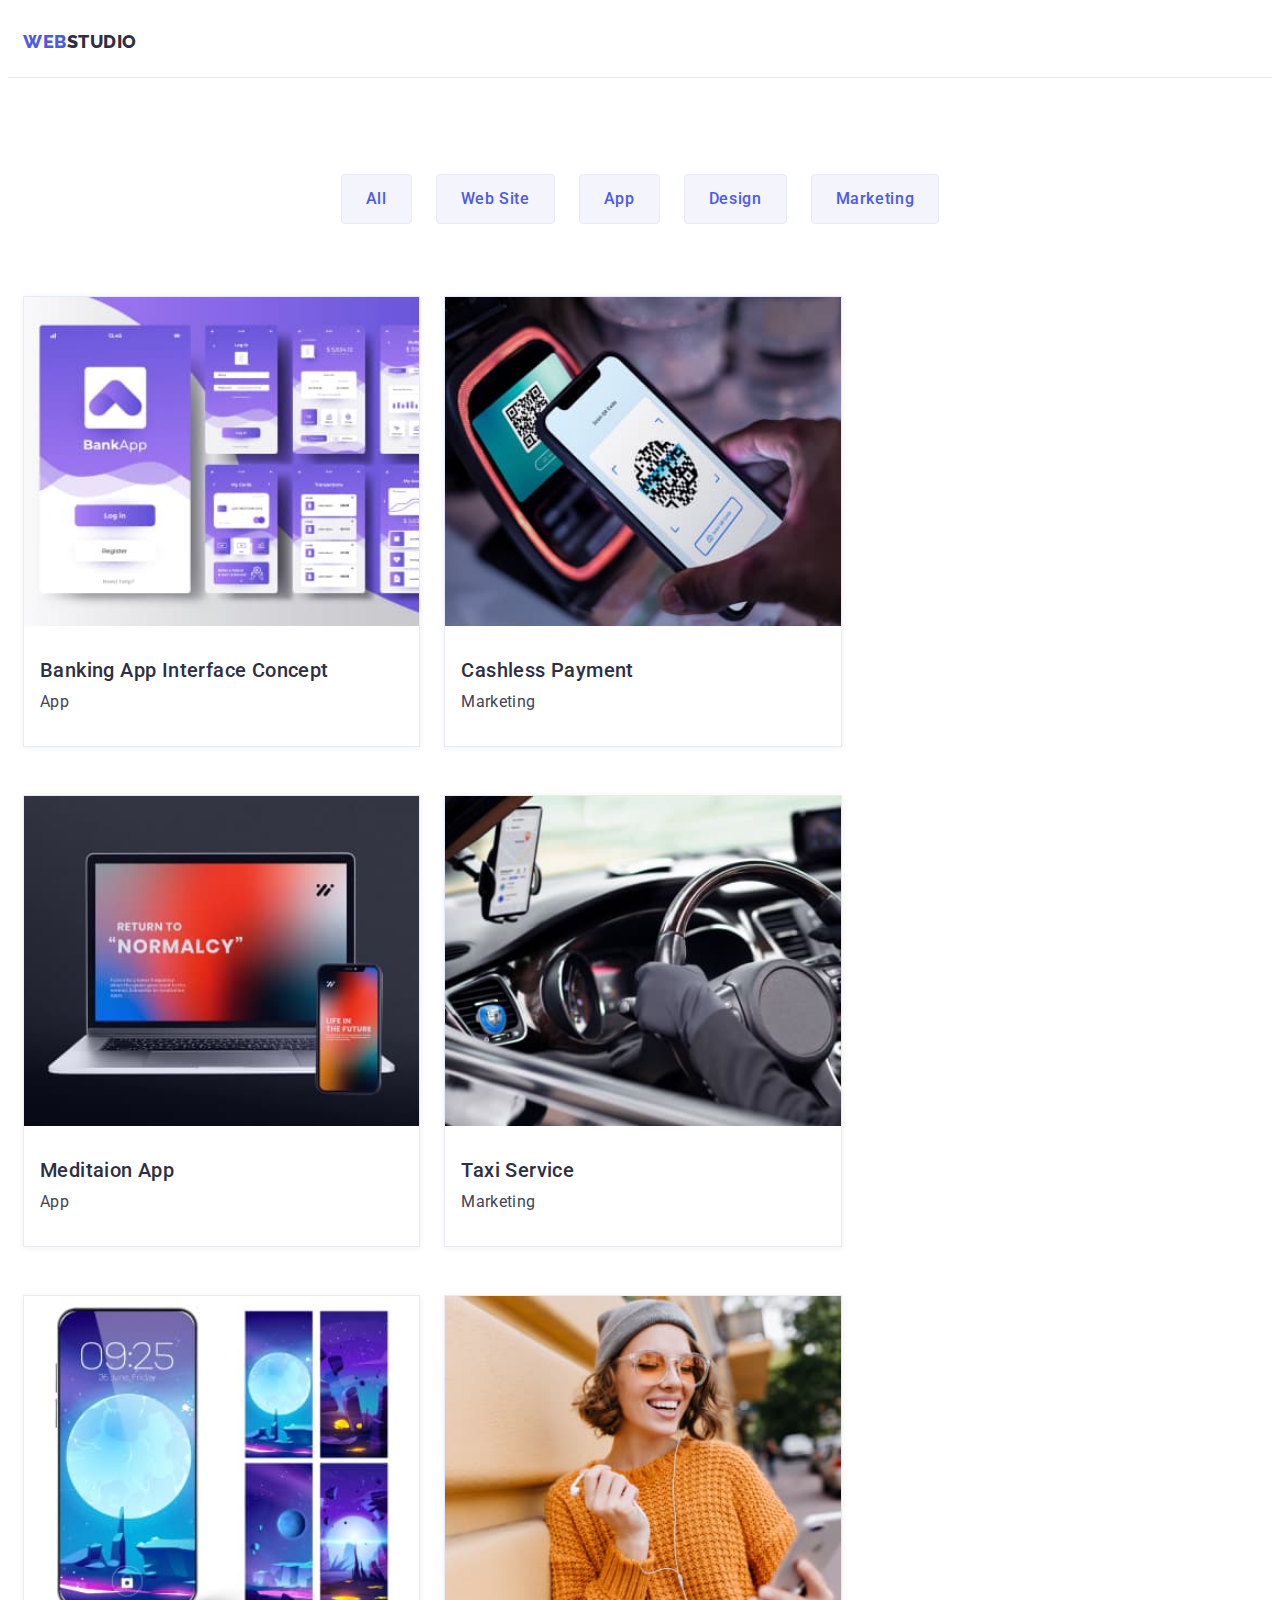
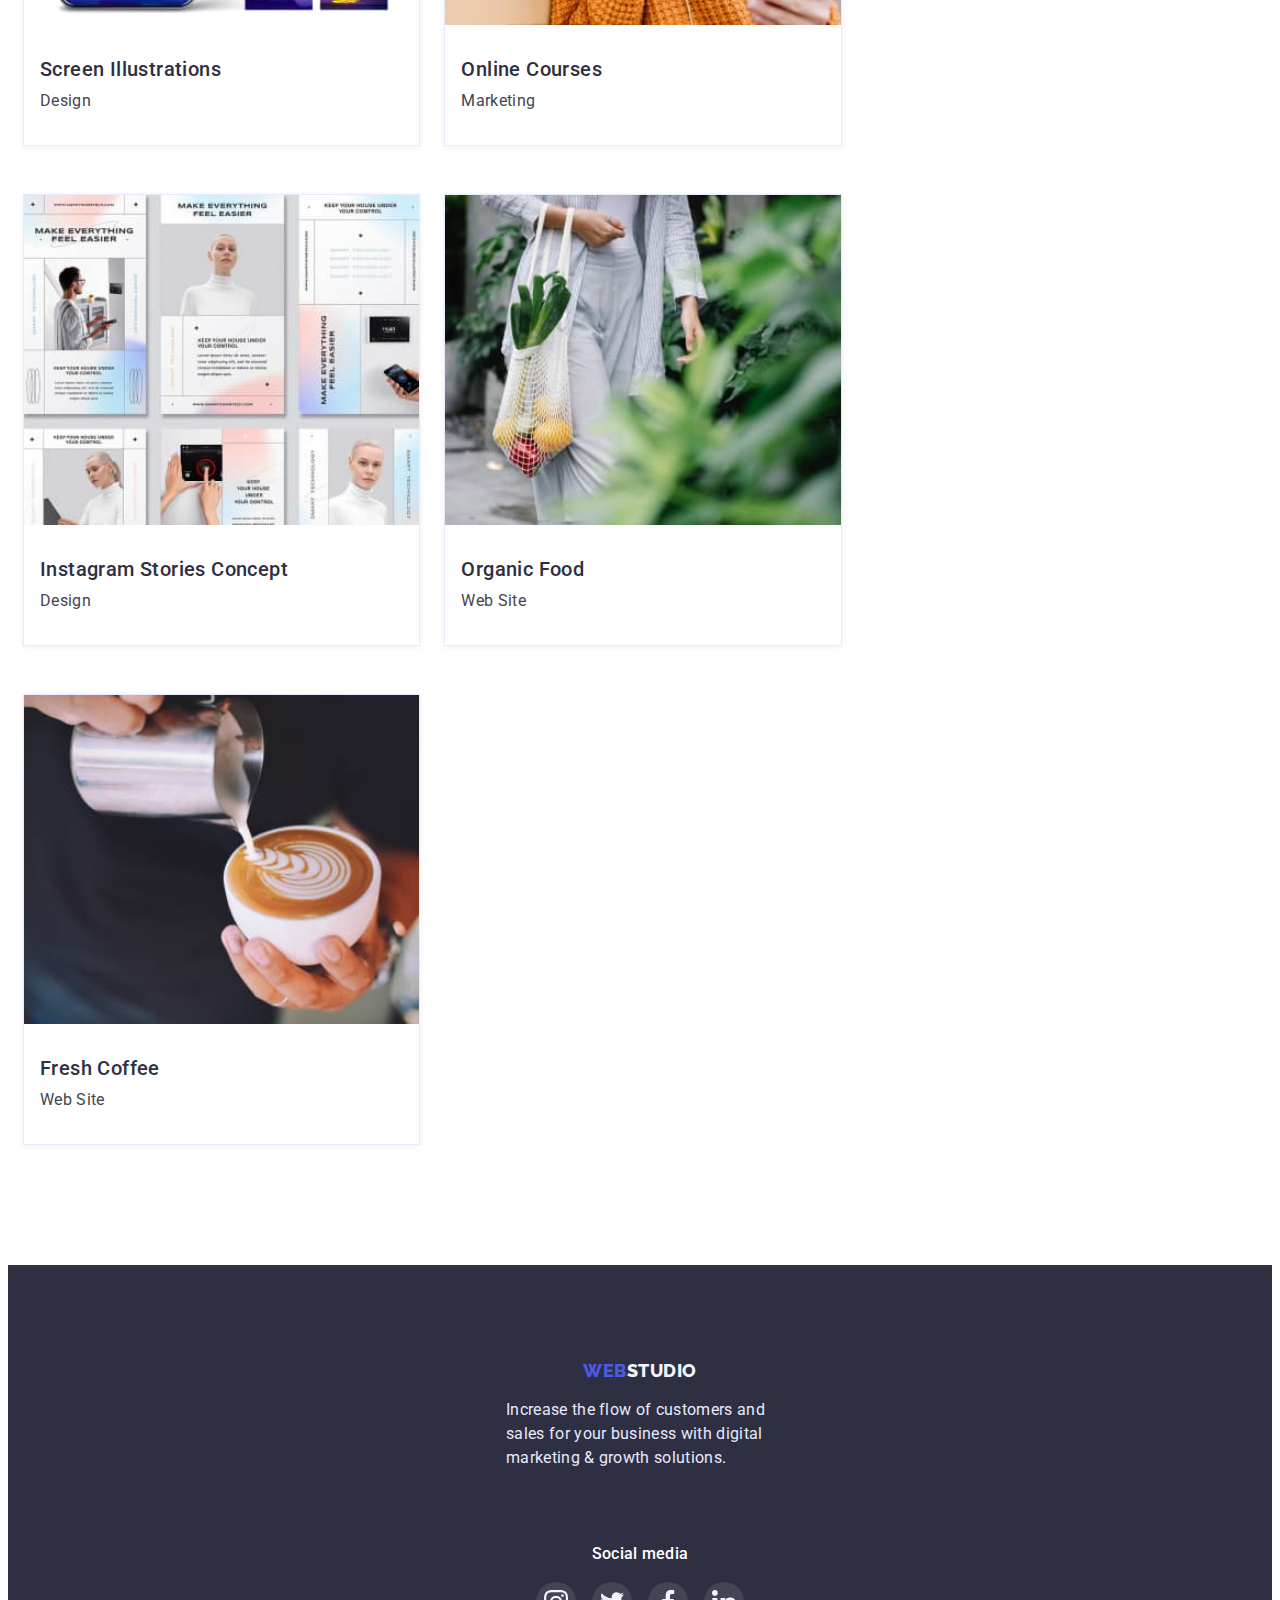
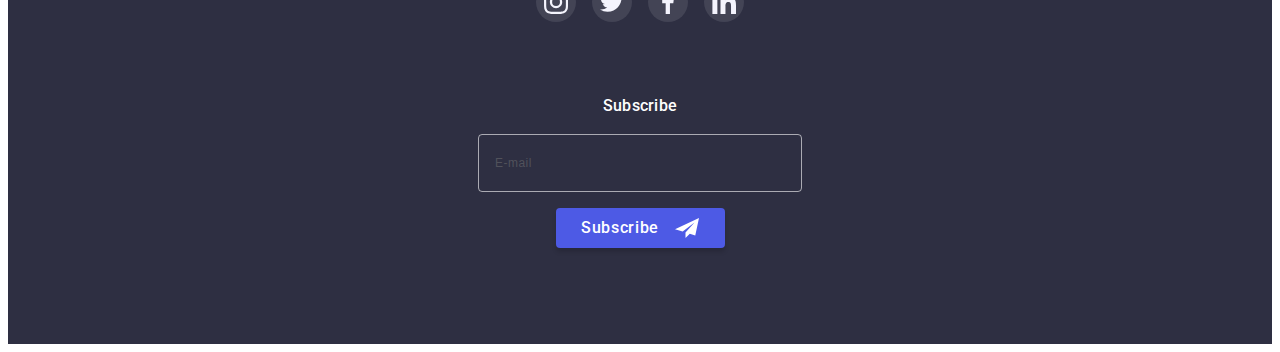
==== portfolio.html @ 93d524ce "goit-markup-hw-07" ====
<!DOCTYPE html>
<html lang="en">
    <head>
        <meta charset="UTF-8">
        <meta http-equiv="X-UA-Compatible" content="IE=edge">
        <meta name="viewport" content="width=device-width, initial-scale=1.0">
        <title>Document</title>
        <link rel="preconnect" href="https://fonts.googleapis.com">
        <link rel="preconnect" href="https://fonts.gstatic.com" crossorigin>
        <link href="https://fonts.googleapis.com/css2?family=Raleway:wght@800&family=Roboto:wght@400;500;700;900&display=swap" rel="stylesheet">
        <link rel="stylesheet" href="https://cdnjs.cloudflare.com/ajax/libs/modern-normalize/1.1.0/modern-normalize.min.css" integrity="sha512-wpPYUAdjBVSE4KJnH1VR1HeZfpl1ub8YT/NKx4PuQ5NmX2tKuGu6U/JRp5y+Y8XG2tV+wKQpNHVUX03MfMFn9Q==" crossorigin="anonymous" referrerpolicy="no-referrer" />
        <link rel="stylesheet" href="./css/styles.css">
    </head>
    <body>
        <header class="header">
            <div class="container">
                <div class="header-container">
                    <nav class="header-navigation">
                        <a href="./index.html" class="top-logo link logo"><span class="logo-accent logo">WEB</span>STUDIO</a>
                        <ul class="site-nav list">
                            <li><a href="./index.html" class="header-link link">Studio</a></li>
                            <li><a href="" class="header-link link current">Portfolio</a></li>
                            <li><a href="" class="header-link link">Contacts</a></li>
                        </ul>
                    </nav>
                    <address>
                        <ul class="list address">
                            <li><a href="mailto:info@devstudio.com" class="header-mail link">info@devstudio.com</a></li>
                            <li><a href="tel:+110001111111" class="header-tel link">+11 (000) 111-11-11</a></li>
                        </ul>
                    </address>
                </div>
            </div>
        </header>
        <main>
            <section class="portfolio">
                <div class="container">
                    <div class="all-btn-portfolio">
                        <h1 class="visually-hidden">Portfolio</h1>
                        <ul class="list filter-btn">
                            <li><button type="button" class="portfolio-btn">All</button></li>
                            <li><button type="button" class="portfolio-btn">Web Site</button></li>
                            <li><button type="button" class="portfolio-btn">App</button></li>
                            <li><button type="button" class="portfolio-btn">Design</button></li>
                            <li><button type="button" class="portfolio-btn">Marketing</button></li>
                        </ul>
                    </div>
                    <h2 class="visually-hidden">Gallery</h2>
                    <ul class="list filter-img">
                        <li class="about-filter-img">
                            <a class="about-filter-icon link" href="">
                                <div class="portfolio-hover-wrap">
                                    <img src="./images/1.portfolio.jpg" alt="Banking App Interface Concept" width="360">
                                    <p class="portfolio-hover-text">
                                        14 Stylish and User-Friendly App Design Concepts · Task Manager App · Calorie Tracker App · Exotic Fruit Ecommerce App · Cloud Storage App
                                    </p>
                                </div>
                                <div class="galiery-content">
                                    <h3 class="list-pictures">Banking App Interface Concept</h3>
                                    <p class="about-pictures">App</p>
                                </div>
                            </a>
                        </li>
                        <li class="about-filter-img">
                            <a class="about-filter-icon link" href="">
                                <div class="portfolio-hover-wrap">
                                    <img src="./images/2.portfolio.jpg" alt="Cashless Payment" width="360">
                                    <p class="portfolio-hover-text">
                                        14 Stylish and User-Friendly App Design Concepts · Task Manager App · Calorie Tracker App · Exotic Fruit Ecommerce App · Cloud Storage App
                                    </p>
                                </div>
                                <div class="galiery-content">
                                    <h3 class="list-pictures">Cashless Payment</h3>
                                    <p class="about-pictures">Marketing</p>
                                </div>
                            </a>
                        </li>
                        <li class="about-filter-img">
                            <a class="about-filter-icon link" href="">
                                <div class="portfolio-hover-wrap">
                                    <img src="./images/3.portfolio.jpg" alt="Meditaion App" width="360">
                                    <p class="portfolio-hover-text">
                                        14 Stylish and User-Friendly App Design Concepts · Task Manager App · Calorie Tracker App · Exotic Fruit Ecommerce App · Cloud Storage App
                                    </p>
                                </div>
                                <div class="galiery-content">
                                    <h3 class="list-pictures">Meditaion App</h3>
                                    <p class="about-pictures">App</p>
                                </div>
                            </a>
                        </li>
                        <li class="about-filter-img">
                            <a class="about-filter-icon link" href="">
                                <div class="portfolio-hover-wrap">
                                    <img src="./images/4.portfolio.jpg" alt="Taxi Service" width="360">
                                    <p class="portfolio-hover-text">
                                        14 Stylish and User-Friendly App Design Concepts · Task Manager App · Calorie Tracker App · Exotic Fruit Ecommerce App · Cloud Storage App
                                    </p>
                                </div>
                                <div class="galiery-content">
                                    <h3 class="list-pictures">Taxi Service</h3>
                                    <p class="about-pictures">Marketing</p>
                                </div>
                            </a>
                        </li>
                        <li class="about-filter-img">
                            <a class="about-filter-icon link" href="">
                                <div class="portfolio-hover-wrap">
                                    <img src="./images/5.portfolio.jpg" alt="Screen Illustrations" width="360">
                                    <p class="portfolio-hover-text">
                                        14 Stylish and User-Friendly App Design Concepts · Task Manager App · Calorie Tracker App · Exotic Fruit Ecommerce App · Cloud Storage App
                                    </p>
                                </div>
                                <div class="galiery-content">
                                    <h3 class="list-pictures">Screen Illustrations</h3>
                                    <p class="about-pictures">Design</p>
                                </div>
                            </a>
                        </li>
                        <li class="about-filter-img">
                            <a class="about-filter-icon link" href="">
                                <div class="portfolio-hover-wrap">
                                    <img src="./images/6.portfolio.jpg" alt="Online Courses" width="360">
                                    <p class="portfolio-hover-text">
                                        14 Stylish and User-Friendly App Design Concepts · Task Manager App · Calorie Tracker App · Exotic Fruit Ecommerce App · Cloud Storage App
                                    </p>
                                </div>
                                <div class="galiery-content">
                                    <h3 class="list-pictures">Online Courses</h3>
                                    <p class="about-pictures">Marketing</p>
                                </div>
                            </a>
                        </li>
                        <li class="about-filter-img">
                            <a class="about-filter-icon link" href="">
                                <div class="portfolio-hover-wrap">
                                    <img src="./images/7.portfolio.jpg" alt="Instagram Stories Concept" width="360">
                                    <p class="portfolio-hover-text">
                                        14 Stylish and User-Friendly App Design Concepts · Task Manager App · Calorie Tracker App · Exotic Fruit Ecommerce App · Cloud Storage App
                                    </p>
                                </div>
                                <div class="galiery-content">
                                    <h3 class="list-pictures">Instagram Stories Concept</h3>
                                    <p class="about-pictures">Design</p>
                                </div>
                            </a>
                        </li>
                        <li class="about-filter-img">
                            <a class="about-filter-icon link" href="">
                                <div class="portfolio-hover-wrap">
                                    <img src="./images/8.portfolio.jpg" alt="Organic Food" width="360">
                                    <p class="portfolio-hover-text">
                                        14 Stylish and User-Friendly App Design Concepts · Task Manager App · Calorie Tracker App · Exotic Fruit Ecommerce App · Cloud Storage App
                                    </p>
                                </div>
                                <div class="galiery-content">
                                    <h3 class="list-pictures">Organic Food</h3>
                                    <p class="about-pictures">Web Site</p>
                                </div>
                            </a>
                        </li>
                        <li class="about-filter-img">
                            <a class="about-filter-icon link" href="">
                                <div class="portfolio-hover-wrap">
                                    <img src="./images/9.portfolio.jpg" alt="Fresh Coffee" width="360">
                                    <p class="portfolio-hover-text">
                                        14 Stylish and User-Friendly App Design Concepts · Task Manager App · Calorie Tracker App · Exotic Fruit Ecommerce App · Cloud Storage App
                                    </p>
                                </div>
                                <div class="galiery-content">
                                    <h3 class="list-pictures">Fresh Coffee</h3>
                                    <p class="about-pictures">Web Site</p>
                                </div>
                            </a>
                        </li>
                    </ul>
                </div>
            </section>
        </main>
        <footer class="footer">
            <div class="container all-footer">
                <div class="about-containar">
                    <a href="./index.html" class="bottom-logo link logo"><span class="logo-accent logo">WEB</span>STUDIO</a>
                    <p class="text">
                        Increase the flow of customers and sales for your business
                        with digital marketing & growth solutions.
                    </p>
                </div>
                <div class="social-media">
                    <p class="soc-footer">Social media</p>
                    <ul class="footer-soc-list list">
                        <li class="footer-item">
                            <a href="" class="footer-soc-item link">
                                <svg class="footer-soc-icon" width="24" height="24">
                                    <use href="./images/symbol-defs-soc.svg#icon-instagram"></use>
                                </svg>
                            </a>
                        </li>
                        <li class="footer-item">
                            <a href="" class="footer-soc-item link">
                                <svg class="footer-soc-icon" width="24" height="24">
                                    <use href="./images/symbol-defs-soc.svg#icon-twitter"></use>
                                </svg>
                            </a>
                        </li>
                        <li class="footer-item">
                            <a href="" class="footer-soc-item link">
                                <svg class="footer-soc-icon" width="24" height="24">
                                    <use href="./images/symbol-defs-soc.svg#icon-facebook"></use>
                                </svg>
                            </a>
                        </li>
                        <li class="footer-item">
                            <a href="" class="footer-soc-item link">
                                <svg class="footer-soc-icon" width="24" height="24">
                                    <use href="./images/symbol-defs-soc.svg#icon-linkedin"></use>
                                </svg>
                            </a>
                        </li>
                    </ul>
                </div>
                <div class="footer-subscribe">
                    <p class="footer-subscribe-title">Subscribe</p>
                    <form class="footer-subscribe-form">
                    <input name="email" class="footer-subscribe-input" type="email" placeholder="E-mail"/>
                    <button class="footer-subscribe-btn" type="submit">
                        Subscribe
                        <svg class="footer-subscribe-icon" width="24" height="24">
                            <use href="./images/symbol-defs-soc.svg#icon-Frame-3-1"></use>
                        </svg>
                    </button>
                    </form>
                </div>
            </div>
        </footer>
    </body>
</html>
---- css/styles.css ----
:root{
    --font-family: inherit;
    --accent-color: #4D5AE5; 
    --btn-color-focus: #FFFFFF;
    --btn-background-focus: #404BBF;
    --color-about: #434455;
    --text-color: #2E2F42;
}

body{
    font-family: 'roboto', sans-serif;
    background-color: #FFFFFF;
    color: rgba(67, 68, 85, 1);
}

h1,
h2,
h3,
h4,
h5,
h6,
p{
    margin: 0;
} 

ul{
    margin: 0;
    padding-left: 0;
}

img{
    display: block;
    width: 100%;
    height: auto;
}

.list{
    list-style: none;
}

.link{
    text-decoration: none;
}

.no-scroll{
    overflow: hidden;
}

.container{
    /* width: 1158px; */
    padding-left: 15px;
    padding-right: 15px;
    margin-left: auto;
    margin-right: auto;
    /* max-width: 100%; */
}

.visually-hidden{
    position: absolute;
    white-space: nowrap;
    width: 1px;
    height: 1px;
    overflow: hidden;
    border: 0;
    padding: 0;
    clip: rect(0 0 0 0);
    clip-path: inset(50%);
    margin: -1px;
}



/* --- LOGO --- */

.logo{
    font-family: 'raleway', sans-serif;

}

.logo-accent{
    color: var(--accent-color);
}
.top-logo{
    margin-right: 76px;
    color: var(--text-color);
    font-weight: 800;
    font-size: 18px;
    line-height: 1.16;
    letter-spacing: 0.03em;
}

.bottom-logo{
    color: #F4F4FD;
    font-weight: 800;
    font-size: 18px;
    line-height: 1.16;
    letter-spacing: 0.03em;
}

/* --- Header --- */

.header{
    padding-top: 24px;
    padding-bottom: 24px;
}

.header{
    border-bottom: 1px solid #E7E9FC;
}

.header-container{
    display: flex;
    align-items: center;
}

.header-navigation{
    display: flex;
    align-items: center;
    margin-right: auto;
}

.site-nav{
    display: none;
}

.address{
    display: none;
}

.mobile-menu{
    background-color: transparent;
    border: none;
    padding: 0;
    line-height: 0;
}

.mobile-menu-icon{
    stroke: #2E2F42;
}

/* mob-menu */

.mob-menu{
    position: fixed;
    top: 0;
    left: 0;
    z-index: 1;
    width: 100%;
    height: 100vh;
    background-color: #FFFFFF;
    padding-top: 24px;
    padding-bottom: 40px;
    padding-left: 25px;
    padding-right: 10px;
}

.mob-menu > .container{
    height: 100%;
    display: flex;
    flex-direction: column;
    justify-content: space-between;
    overflow-y: auto;
}

.mob-menu-close {
    cursor: pointer;
    width: 24px;
    height: 24px;
    border: 1px solid rgba(0, 0, 0, 0.1);
    border-radius: 50%;
    display: block;
    margin-left: auto;
    margin-bottom: 32px;
    transition: background-color 250ms cubic-bezier(0.4, 0, 0.2, 1);
}

.mob-menu-close:is(:hover, :focus){
    background-color: var(--btn-background-focus);
}

.mob-menu-icon{
    fill: #000000;
    transition: fill 250ms cubic-bezier(0.4, 0, 0.2, 1);
}

.mob-menu-close:is(:hover, :focus) .modal-icon{
    fill: #FFFFFF;
}

.mob-menu-site-nav {
    
}

.mob-menu-list:not(:last-child) {
    margin-bottom: 40px;
}

.mob-menu-header-link {
    font-weight: 700;
    font-size: 36px;
    line-height: 1.11;
    letter-spacing: 0.02em;
    color: var(--text-color);
    transition: color 250ms cubic-bezier(0.4, 0, 0.2, 1);
}

.mob-menu-header-link:hover,
.mob-menu-header-link:focus{
    color: var(--accent-color);
}

.mob-menu-address {
    margin-bottom: 48px;
}

.mob-menu-contacts:not(:last-child) {
    margin-bottom: 40px;
}

.mob-menu-header-mail{
    font-style: normal;
    font-weight: 500;
    font-size: 20px;
    line-height: 1.20;
    letter-spacing: 0.02em;
    color: #434455;
    transition: color 250ms cubic-bezier(0.4, 0, 0.2, 1);
}

.mob-menu-header-mail:hover,
.mob-menu-header-mail:focus{
    color: var(--accent-color);;
}

.mob-menu-header-tel{
    font-style: normal;
    font-weight: 600;
    font-size: 26px;
    line-height: 1.15;
    letter-spacing: 0.02em;
    color: #434455;
    transition: color 250ms cubic-bezier(0.4, 0, 0.2, 1);
}

.mob-menu-header-tel:hover,
.mob-menu-header-tel:focus{
    color: var(--accent-color);
}

.mob-container{
    max-width: 330px;
}

.mob-soc-list {
    width: 100%;
    display: flex;
    /* gap: 56px; */
    flex-direction: row;
    justify-content: space-between;
}

.mob-soc-item {
    width: 40px;
    height: 40px;
}


.mob-menu-soc-item {
    width: 100%;
    height: 100%;
    background-color: var(--accent-color);
    display: flex;
    align-items: center;
    justify-content: center;
    border-radius: 50%;
    transition: background-color 250ms cubic-bezier(0.4, 0, 0.2, 1);
}

.mob-menu-soc-item:is(:hover, :focus) {
    background-color: var(--btn-background-focus);
}

.mob-soc-icon {
    fill: #F4F4FD;
}


/* --- hero section --- */

.hero{
    /* max-width: 1440px; */
    max-width: 428px;
    margin: 0 auto;
    background: #2E2F42;
    background-image: linear-gradient(rgba(46, 47, 66, 0.7), rgba(46, 47, 66, 0.7)), url(../images/hero-background-mobile.jpg);
    background-size: cover;
    background-position: center;
    /* padding-top: 188px;
    padding-bottom: 188px; */
    padding-top: 112px;
    padding-bottom: 108px;
}

@media (min-device-pixel-ratio: 2),
    (min-resolution: 192dpi),
    (min-resolution: 2dppx) {
    .hero {
        background-image: linear-gradient(rgba(46, 47, 66, 0.7), rgba(46, 47, 66, 0.7)), url(../images/hero-background-mobile-2x.jpg);
    }
}

.title-hero{
    /* font-size: 56px;
    line-height: 1.07; */
    font-size: 36px;
    line-height: 1.11;
    text-align: center;
    letter-spacing: 0.02em;
    color: #FFFFFF;
    /* margin-bottom: 48px; */
    margin-bottom: 72px;
    margin-right: auto;
    margin-left: auto;
    /* max-width: 500px; */
    max-width: 320px;
}

.main-btn{
    cursor: pointer;
    border: none;
    border-radius: 4px;
    padding: 16px 32px;
    min-width: 169px;
    text-align: center;
    margin: 0 auto;
    font-family: var(--font-family);
    font-weight: 500;
    font-size: 16px;
    line-height: 1.50;
    display: flex;
    align-items: center;
    letter-spacing: 0.04em;
    color: #FFFFFF;
    background: var(--accent-color);
    transition: background 250ms cubic-bezier(0.4, 0, 0.2, 1);
}

.main-btn:hover,
.main-btn:focus{
    color: var(--btn-color-focus);
    background: var(--btn-background-focus);
    box-shadow: 0px 4px 4px rgba(0, 0, 0, 0.15);
}

/* ---features section--- */

.features-section{
    padding-top: 96px;
    padding-bottom: 96px;
}


.features-list{
    flex-wrap: wrap;
    display: flex;
    justify-content: center;
    row-gap: 72px;
    min-width: 264px;
}

.about-goal-title{
    width: 100%;
    /* width: 264px; */
}

.features-icon{
    width: 264px;
    height: 112px;
    display: none;
    align-items: center;
    justify-content: center;
    background-color: #F4F4FD;
    border-radius: 4px;
    margin-bottom: 8px;
}

.goal-title{
    font-weight: 700;
    font-size: 36px;
    line-height: 1.11;
    letter-spacing: 0.02em;
    color: var(--text-color);
    margin-bottom: 8px;
    text-align: center;
}

.about-goal{
    font-weight: 500;
    font-size: 16px;
    line-height: 1.50;
    letter-spacing: 0.02em;
    color: var(--color-about)
}

/* ---wark section--- */

.work-section{
    padding-bottom: 120px;
    display: none;
}

.title-team,
.title-work,
.title-customers{
    font-size: 36px;
    line-height: 1.11;
    text-align: center;
    letter-spacing: 0.02em;
    text-transform: capitalize;
    color: var(--text-color);
    margin-bottom: 72px;
}

.about-team-img{
    width: calc((100% - 48px) / 3);
}

.list-img{
    display: flex;
    gap: 24px;
}

/* ---team section--- */

.team-section{
    background: #F4F4FD;
    padding-top: 96px;
    padding-bottom: 128px;
}

.team-container-mini{
    max-width: 294px;
}

.team-photo{
    display: flex;
    flex-wrap: wrap;
    row-gap: 72px;
    /* gap: 24px; */
}

.about-team-photo{
    /* width: calc((100% - 72px) / 4); */
    width: 100%;
    background: #FFFFFF;
}

.team-content{
    box-shadow: 0px 1px 6px rgba(46, 47, 66, 0.08), 0px 1px 1px rgba(46, 47, 66, 0.16), 0px 2px 1px rgba(46, 47, 66, 0.08);
    border-radius: 0px 0px 4px 4px;
    padding-top: 32px;
    padding-bottom: 32px;
}

.list-workers{
    font-weight: 500;
    font-size: 20px;
    line-height: 1.20;
    text-align: center;
    letter-spacing: 0.02em;
    color: var(--text-color);
    margin-bottom: 8px;
}

.about-workers{
    font-size: 16px;
    line-height: 1.50;
    text-align: center;
    letter-spacing: 0.02em;
    color: var(--color-about);
    margin-bottom: 8px;
}

.soc-list {
    display: flex;
    justify-content: center;
    gap: 24px;
}

.team-soc-item {
    width: 40px;
    height: 40px;
}

.workers-soc-list {
    width: 100%;
    height: 100%;
    background-color: var(--accent-color);
    display: flex;
    align-items: center;
    justify-content: center;
    border-radius: 50%;
    transition: background-color 250ms cubic-bezier(0.4, 0, 0.2, 1);
}

.workers-soc-icon{
    fill: #F4F4FD;
}

.workers-soc-list:is(:hover, :focus) {
    background-color: var(--btn-background-focus);
}

/* ---customers-section--- */

.customers-section{
    padding-top: 96px;
    padding-bottom: 96px;
}

.customers-list {
    flex-wrap: wrap;
    display: flex;
    justify-content: center;
    row-gap: 72px;
    column-gap: 16px;
}

.customers-item {
    width: calc((100% - 16px) / 2);
    height: 88px;
}
.customers-item-list {
    width: 100%;
    height: 100%;
    display: flex;
    align-items: center;
    justify-content: center;
    border: 1px solid #8E8F99;
    border-radius: 4px;
    transition: border-color 250ms cubic-bezier(0.4, 0, 0.2, 1);
}

.customers-icon-list {
    fill: #8E8F99;
    transition: fill 250ms cubic-bezier(0.4, 0, 0.2, 1);
}

.customers-item-list:is(:hover, :focus){
    border-color: var(--btn-background-focus);
}

.customers-item-list:is(:hover, :focus) .customers-icon-list{
    fill: var(--btn-background-focus);
}


/* ---footer without logo--- */

.footer{
    margin: 0 auto;
    background: #2E2F42;
    /* padding-top: 100px;
    padding-bottom: 100px; */
    padding-top: 96px;
    padding-bottom: 96px;
    align-items: baseline;
}


.all-footer{
    display: flex;
    flex-direction: column;
    row-gap: 72px;
    justify-content: center;
    align-items: center;
    text-align: center;
}

.about-containar{
    max-width: 268px;
    /* max-width: 264px; */
    /* margin-right: 120px; */
}

.text{
    font-size: 16px;
    line-height: 1.50;
    letter-spacing: 0.02em;
    color: #E7E9FC;
    margin-top: 16px;
    text-align: start;
}

.social-media{
    max-width: 208px;
    height: 80px;
    /* margin-right: 80px; */
}

.soc-footer {
    font-weight: 500;
    font-size: 16px;
    line-height: 1.50;
    letter-spacing: 0.02em;
    color: #FFFFFF;
    margin-bottom: 16px;
}
.footer-soc-list {
    display: flex;
    gap: 16px;
}

.footer-item {
    width: 40px;
    height: 40px;
}
.footer-soc-item {
    width: 100%;
    height: 100%;
    background-color: #434455;
    display: flex;
    align-items: center;
    justify-content: center;
    border-radius: 50%;
    transition: background-color 250ms cubic-bezier(0.4, 0, 0.2, 1);
}

.footer-soc-item:is(:hover, :focus) {
    background-color: #31D0AA;
}

.footer-soc-icon {
    fill: #F4F4FD;
}


.footer-social-media-icon {
    width: 24px;
    height: 24px;
    fill: #f4f4fd;
}

.footer-subscribe-title{
    font-weight: 500;
    font-size: 16px;
    line-height: 1.50;
    letter-spacing: 0.02em;
    color: #FFFFFF;
    margin-bottom: 16px;
}

.footer-subscribe-form {
    /* display: flex; */
    align-items: center;
}

.footer-subscribe-input {
    padding: 8px 16px;
    /* margin-right: 24px; */
    /* min-width: 264px; */
    /* min-width: 398px; */
    min-width: 290px;
    height: 40px;
    background-color: transparent;
    border: 1px solid rgba(255, 255, 255, 0.6);
    border-radius: 4px;
    outline: none;
    color: #FFFFFF;
    margin-bottom: 16px;
}

.footer-subscribe-input::placeholder {
    font-size: 12px;
    line-height: 1.33;
    letter-spacing: 0.04em;
    color: rgba(117, 117, 117, 0.5);
}

.footer-subscribe-btn {
    cursor: pointer;
    border: none;
    border-radius: 4px;
    padding: 8px 24px;
    min-width: 169px;
    text-align: center;
    margin: 0 auto;
    font-family: var(--font-family);
    font-weight: 500;
    font-size: 16px;
    line-height: 1.50;
    display: flex;
    align-items: center;
    letter-spacing: 0.04em;
    color: #FFFFFF;
    justify-content: center;
    gap: 16px;
    background: var(--accent-color);
    box-shadow: 0px 4px 4px rgba(0, 0, 0, 0.15);
    transition: background 250ms cubic-bezier(0.4, 0, 0.2, 1);

}
.footer-subscribe-btn:hover,
.footer-subscribe-btn:focus {
    background: var(--btn-background-focus);
    box-shadow: 0px 4px 4px rgba(0, 0, 0, 0.15);
}

.footer-subscribe-icon{
    fill: #FFFFFF;
}

/* ---PORTFOLIO--- */

.portfolio{
    padding-top: 96px;
    padding-bottom: 120px;
}

.all-btn-portfolio{
    display: flex;
    align-items: center;
}

.filter-btn{
    display: flex;
    gap: 24px;
    margin-bottom: 72px;
    margin-left: auto;
    margin-right: auto;
}

.portfolio-btn{
    cursor: pointer;
    border-radius: 4px;
    padding: 12px 24px;
    min-width: 69px;
    border: 1px solid #E7E9FC;
    font-family: var(--font-family);
    font-style: normal;
    font-weight: 500;
    font-size: 16px;
    line-height: 1.50;
    display: flex;
    align-items: center;
    text-align: center;
    letter-spacing: 0.04em;
    color: var(--accent-color);
    background: #F4F4FD;
    transition: background 250ms cubic-bezier(0.4, 0, 0.2, 1), color 250ms cubic-bezier(0.4, 0, 0.2, 1);
}

.portfolio-btn:hover,
.portfolio-btn:focus{
    color: var(--btn-color-focus);
    background: var(--btn-background-focus);
    box-shadow: 0px 3px 1px rgba(0, 0, 0, 0.1), 0px 2px 1px rgba(0, 0, 0, 0.08), 0px 2px 2px rgba(0, 0, 0, 0.12);
}

.filter-img{
    display: flex;
    flex-wrap: wrap;
    column-gap: 24px;
    row-gap: 48px;
}

.about-filter-img{
    width: calc((100% - 48px) / 3);
    border: 1px solid #E7E9FC;
    box-shadow: 0px 1px 6px rgba(46, 47, 66, 0.08);
}

.about-filter-img:is(:hover, :focus){
    box-shadow: 0px 1px 6px rgba(46, 47, 66, 0.08), 0px 1px 1px rgba(46, 47, 66, 0.16), 0px 2px 1px rgba(46, 47, 66, 0.08);
}

.about-filter-icon{
}

.about-filter-icon:is(:hover, :focus) .portfolio-hover-text{
    transform: translateY(0);
}

.portfolio-hover-wrap{
    position: relative;
    overflow: hidden;
}

.portfolio-hover-text{
    position: absolute;
    top: 0;
    font-size: 16px;
    line-height: 24px;
    letter-spacing: 0.02em;
    color: #F4F4FD;
    background-color: #4D5AE5;
    padding-top: 40px;
    padding-left: 32px;
    padding-right: 32px;
    height: 100%;
    transform: translateY(100%);
    transition: transform 250ms cubic-bezier(0.4, 0, 0.2, 1);
    overflow: auto;
}

.galiery-content{
    padding-top: 32px;
    padding-bottom: 32px;
    padding-left: 16px;
}

.list-pictures{
    font-weight: 500;
    font-size: 20px;
    line-height: 1.20;
    letter-spacing: 0.02em;
    color: var(--text-color);
    margin-bottom: 8px;
}

.about-pictures{
    font-size: 16px;
    line-height: 1.50;
    letter-spacing: 0.02em;
    color: var(--color-about)
}


/* ---backdrop--- */

.backdrop {
    position: fixed;
    top: 0;
    width: 100%;
    height: 100%;
    background-color: rgba(46, 47, 66, 0.4);;
    transition: opacity 250ms cubic-bezier(0.4, 0, 0.2, 1), visibility 250ms cubic-bezier(0.4, 0, 0.2, 1);
}

.is-hidden{
    opacity: 0;
    visibility: hidden;
    pointer-events: none;
}

.modal{
    position: absolute;
    top: 50%;
    left: 50%;
    transform: translate(-50%, -50%) scaleY(1);
    width: 392px;
    min-height: 576px;
    background-color: #FCFCFC;
    border-radius: 4px;
    padding: 24px;
    transition: transform 250ms cubic-bezier(0.4, 0, 0.2, 1);
}

.backdrop.is-hidden .modal{
    transform: translate(-50%, -50%) scaleY(0);
}

.modal-close {
    cursor: pointer;
    width: 24px;
    height: 24px;
    border: 1px solid rgba(0, 0, 0, 0.1);
    border-radius: 50%;
    display: block;
    margin-left: auto;
    margin-bottom: 24px;
    transition: background-color 250ms cubic-bezier(0.4, 0, 0.2, 1);
}

.modal-close:is(:hover, :focus){
    background-color: var(--btn-background-focus);
}

.modal-icon{
    fill: #000000;
    transition: fill 250ms cubic-bezier(0.4, 0, 0.2, 1);
}

.modal-close:is(:hover, :focus) .modal-icon{
    fill: #FFFFFF;
}

.modal-title{
    font-weight: 500;
    font-size: 16px;
    line-height: 1.5;
    text-align: center;
    letter-spacing: 0.02em;
    color: var(--text-color);
    margin-bottom: 14px;
}

.modal-form{
}

.modal-field{
    margin-bottom: 8px;
}

.modal-input-text{
    font-size: 12px;
    line-height: 1.33;
    letter-spacing: 0.04em;
    color: #8E8F99;
    margin-bottom: 4px;
    display: block;
}

.input-wrap{
    position: relative;
}

.modal-input{
    width: 100%;
    height: 40px;
    border: 1px solid rgba(33, 33, 33, 0.2);
    border-radius: 4px;
    padding-left: 38px;
    transition: border-color 250ms cubic-bezier(0.4, 0, 0.2, 1);
}

.modal-input:is(:hover, :focus){
    border-color: var(--accent-color);
    outline: none;
}

.modal-input:is(:hover, :focus) + .modal-input-icon{
    fill: var(--accent-color);
}

.modal-input-icon{
    position: absolute;
    left: 16px;
    top: 50%;
    transform: translateY(-50%);
    transition: fill 250ms cubic-bezier(0.4, 0, 0.2, 1);
}

.modal-comment{
    width: 100%;
    height: 120px;
    border: 1px solid rgba(33, 33, 33, 0.2);
    border-radius: 4px;
    padding: 8px 16px;
    resize: none;
    transition: border-color 250ms cubic-bezier(0.4, 0, 0.2, 1);
}


.modal-comment:is(:hover, :focus){
    border-color: var(--accent-color);
    outline: none;
}

.modal-comment::placeholder{
    font-size: 12px;
    line-height: 1.33;
    letter-spacing: 0.04em;
    color: rgba(117, 117, 117, 0.5);
}

.check-text{
    font-size: 12px;
    line-height: 1.33;
    letter-spacing: 0.04em;
    color: #757575;
    display: flex;
}

.check-text span{
    display: flex;
    align-items: center;
    justify-content: center;
    width: 16px;
    height: 16px;
    border: 1.25px solid #2E2F42;
    border-radius: 2px;
    margin-right: 8px;
    fill: transparent;
    transition: background-color 250ms cubic-bezier(0.4, 0, 0.2, 1), fill 250ms cubic-bezier(0.4, 0, 0.2, 1);
}

.modal-check:checked + .check-text span{
    background-color: var(--btn-background-focus);
    border: none;
    fill: #F4F4FD;
}

/* 
.check-text::before{
    content: '';
    width: 16px;
    height: 16px;
    border: 1.25px solid #2E2F42;
    border-radius: 2px;
    margin-right: 8px;
}

.modal-check:checked + .check-text::before{
    background-color: red;
    border: none;
}
*/



.policy-text{
    color: var(--accent-color);
}


.modal-send{
    cursor: pointer;
    border: none;
    border-radius: 4px;
    padding: 16px 32px;
    min-width: 169px;
    text-align: center;
    margin: 0 auto;
    font-family: var(--font-family);
    font-weight: 500;
    font-size: 16px;
    line-height: 1.50;
    display: flex;
    align-items: center;
    letter-spacing: 0.04em;
    color: #FFFFFF;
    justify-content: center;
    background: var(--accent-color);
    box-shadow: 0px 4px 4px rgba(0, 0, 0, 0.15);
    transition: background 250ms cubic-bezier(0.4, 0, 0.2, 1);
}

.modal-send:hover,
.modal-send:focus{
    background: var(--btn-background-focus);
    box-shadow: 0px 4px 4px rgba(0, 0, 0, 0.15);
}




/* @media screen and (min-width: 480px) {
    .container{
        max-width: 428px;
    }
}

@media screen and (min-width: 768px) {
    .container{
        max-width: 768px;
    }


.container-mini{
    max-width: 480px;
}

.team-section{
    padding-top: 96px;
    padding-bottom: 104px;
}

.about-team-photo{
    width: calc((100% - 24px) / 2);
}
}

@media screen and (min-width: 1200px) {
    .container{
        max-width: 1440px;
    }


.container-mini{
    max-width: 1440px;
}

.team-section{
    padding-top: 120px;
    padding-bottom: 120px;
}

.about-team-photo{
    width: calc((100% - 72px) / 4);
}
} */
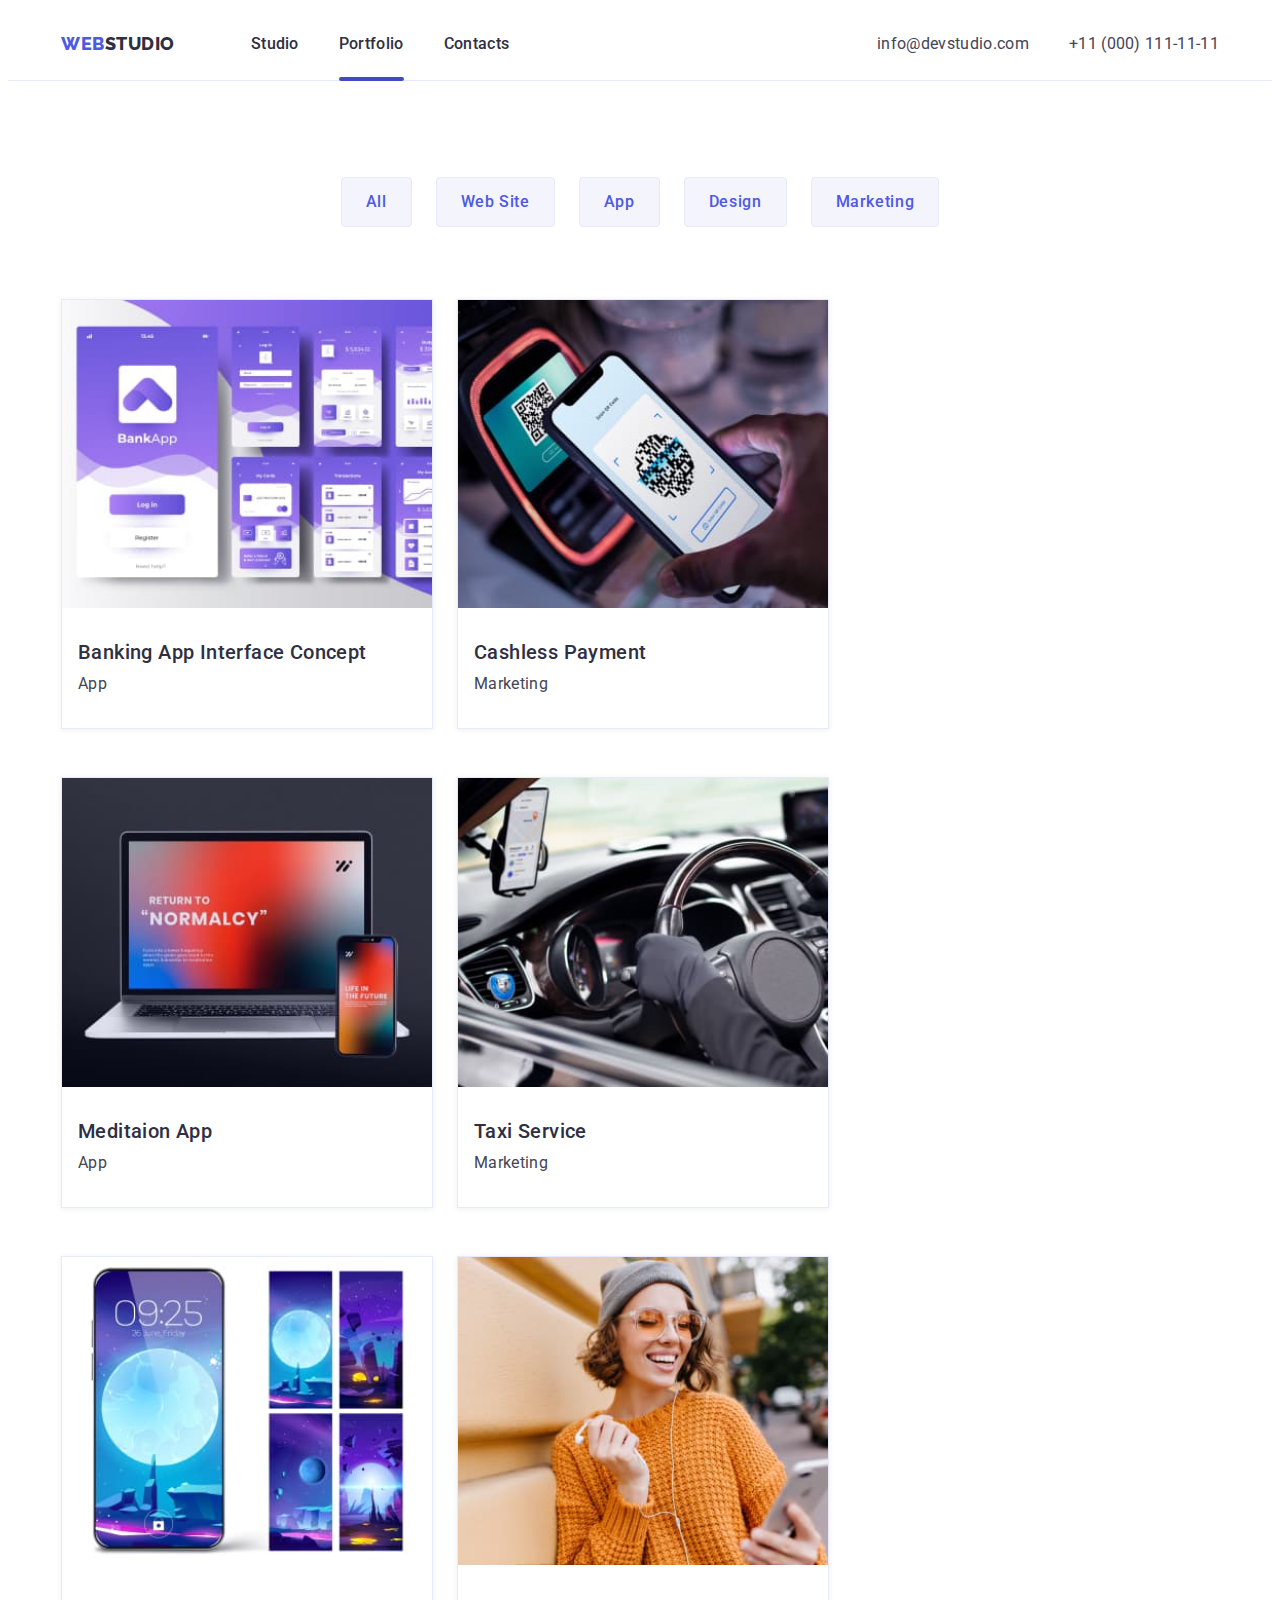
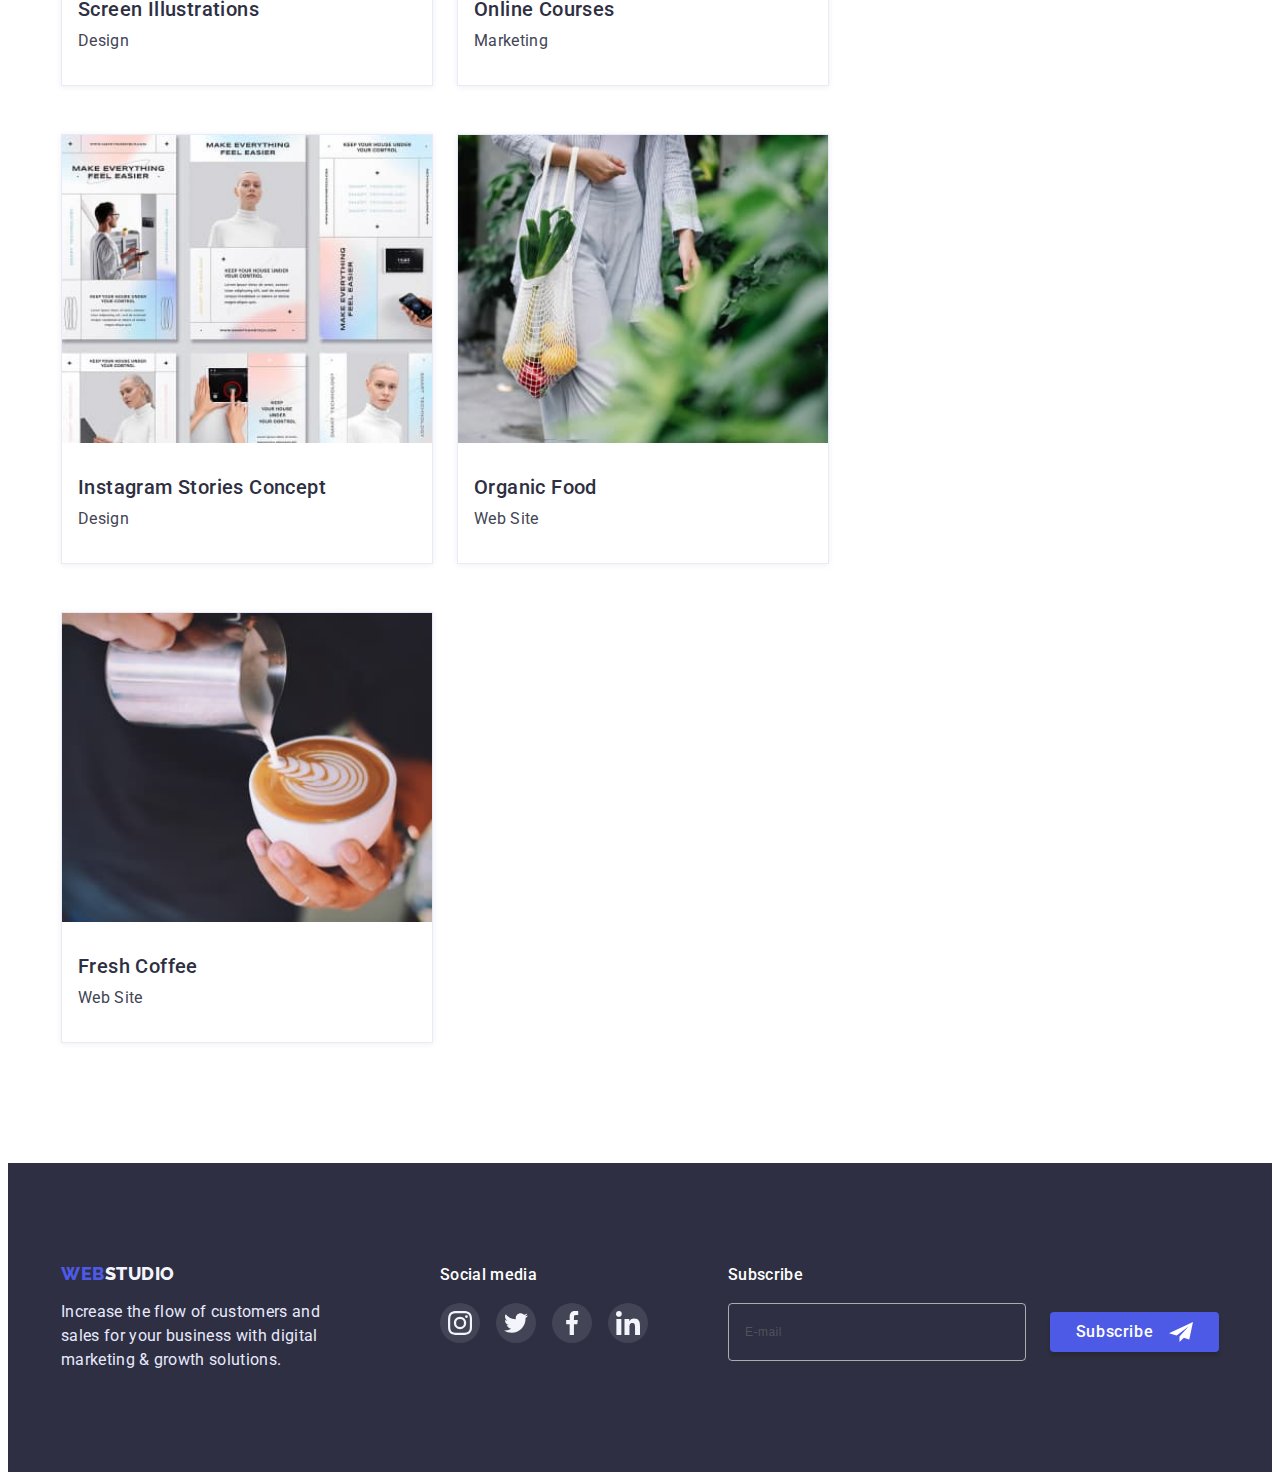
==== commit ad409684: "add styles" ====
--- a/portfolio.html
+++ b/portfolio.html
@@ -10,6 +10,9 @@
         <link href="https://fonts.googleapis.com/css2?family=Raleway:wght@800&family=Roboto:wght@400;500;700;900&display=swap" rel="stylesheet">
         <link rel="stylesheet" href="https://cdnjs.cloudflare.com/ajax/libs/modern-normalize/1.1.0/modern-normalize.min.css" integrity="sha512-wpPYUAdjBVSE4KJnH1VR1HeZfpl1ub8YT/NKx4PuQ5NmX2tKuGu6U/JRp5y+Y8XG2tV+wKQpNHVUX03MfMFn9Q==" crossorigin="anonymous" referrerpolicy="no-referrer" />
         <link rel="stylesheet" href="./css/styles.css">
+        <link rel="stylesheet" href="./css/mobile.css">
+        <link rel="stylesheet" href="./css/tablet.css">
+        <link rel="stylesheet" href="./css/desktop.css">
     </head>
     <body>
         <header class="header">
@@ -234,4 +237,4 @@
             </div>
         </footer>
     </body>
-</html>+</html>
--- a/css/styles.css
+++ b/css/styles.css
@@ -723,7 +723,7 @@
 }
 
 .filter-btn{
-    display: flex;
+    display: none;
     gap: 24px;
     margin-bottom: 72px;
     margin-left: auto;
--- a/css/mobile.css
+++ b/css/mobile.css
@@ -0,0 +1,29 @@
+@media screen and (min-width: 480px) {
+    .container{
+        width: 428px;
+        margin-left: auto;
+        margin-right: auto;
+        padding-left: 15px;
+        padding-right: 15px;
+    }
+
+    .team-container-mini{
+        max-width: 294px;
+    }
+
+    .hero{
+        background-image: linear-gradient(rgba(46, 47, 66, 0.7), rgba(46, 47, 66, 0.7)), url(../images/hero-background-tablet.jpg);
+    }
+
+    .filter-btn {
+        display: none;
+    }
+
+@media (min-device-pixel-ratio: 2),
+    (min-resolution: 192dpi),
+    (min-resolution: 2dppx) {
+    .hero {
+        background-image: linear-gradient(rgba(46, 47, 66, 0.7), rgba(46, 47, 66, 0.7)), url(../images/hero-background-tablet-2x.jpg);
+    }
+}
+}--- a/css/tablet.css
+++ b/css/tablet.css
@@ -0,0 +1,197 @@
+@media screen and (min-width: 768px) {
+    .container{
+        width: 768px;
+        margin-left: auto;
+        margin-right: auto;
+        padding-left: 15px;
+        padding-right: 15px;
+    }
+
+    .filter-btn {
+        display: flex;
+    }
+
+    /* --- Header --- */
+
+    .site-nav{
+        display: flex;
+        gap: 40px;
+    }
+    
+    .header-link{
+        font-weight: 500;
+        font-size: 16px;
+        line-height: 1.50;
+        letter-spacing: 0.02em;
+        color: var(--text-color);
+        transition: color 250ms cubic-bezier(0.4, 0, 0.2, 1);
+    }
+    
+    .header-link:hover,
+    .header-link:focus{
+        color: var(--accent-color);
+    }
+    
+    .current{
+        position: relative;
+    }
+    
+    .current::after {
+        content: '';
+        position: absolute;
+        left: 0;
+        bottom: -28px;
+        width: 100%;
+        height: 4px;
+        border-radius: 2px;
+        background-color: var(--btn-background-focus);
+    }
+    
+    .address{
+        display: block;
+    }
+
+    .mobile-menu{
+        display: none;
+    }
+
+    .header-mail{
+        font-style: normal;
+        font-size: 12px;
+        line-height: 1.33;
+        letter-spacing: 0.02em;
+        color: #434455;
+        transition: color 250ms cubic-bezier(0.4, 0, 0.2, 1);
+    }
+    
+    .header-mail:hover,
+    .header-mail:focus{
+        color: var(--accent-color);;
+    }
+    
+    .header-tel{
+        font-style: normal;
+        font-size: 12px;
+        line-height: 1.33;
+        letter-spacing: 0.02em;
+        color: #434455;
+        transition: color 250ms cubic-bezier(0.4, 0, 0.2, 1);
+    }
+    
+    .header-tel:hover,
+    .header-tel:focus{
+        color: var(--accent-color);
+    }
+
+    /* --- hero section --- */
+
+    .hero{
+        max-width: 768px;
+        background-image: linear-gradient(rgba(46, 47, 66, 0.7), rgba(46, 47, 66, 0.7)), url(../images/hero-background.jpg);
+    }
+
+@media (min-device-pixel-ratio: 2),
+    (min-resolution: 192dpi),
+    (min-resolution: 2dppx) {
+    .hero {
+        background-image: linear-gradient(rgba(46, 47, 66, 0.7), rgba(46, 47, 66, 0.7)), url(../images/hero-background-2x.jpg);
+    }
+}
+
+    .title-hero{
+        font-size: 56px;
+        line-height: 1.07;
+        margin-bottom: 40px;
+        max-width: 500px;
+    }
+
+    /* ---features section--- */
+
+    .goal-title{
+        text-align: left;
+    }
+
+    .features-list{
+        column-gap: 24px;
+    }
+
+    .about-goal-title{
+        width: calc((100% - 24px) / 2)
+    }
+
+    /* ---team section--- */
+
+    .team-container-mini{
+        max-width: 582px;
+        min-width: 294px;
+    }
+
+    .team-section{
+        padding-top: 96px;
+        padding-bottom: 104px;
+    }
+
+    .about-team-photo{
+        width: calc((100% - 24px) / 2);
+    }
+
+    .team-photo{
+        row-gap: 64px;
+        column-gap: 24px;
+    }
+
+    /* ---customers-section--- */
+
+    .customers-container-mini{
+        max-width: 582px;
+    }
+
+    .customers-list {
+        column-gap: 24px;
+    }
+    
+    .customers-item {
+        width: calc((100% - 48px) / 3);
+    }
+
+    /* ---backdrop--- */
+
+    .modal{
+        width: 408px;
+    }
+
+    /* ---footer without logo--- */
+
+    .all-footer{
+        display: flex;
+        flex-direction: row;
+        align-items: baseline;
+        text-align: start;
+        row-gap: 72px;
+        flex-wrap: wrap;
+        justify-content: start;
+    }
+
+    .all-footer{
+        max-width: 582px;
+        margin-left: auto;
+        margin-right: auto;
+    }
+
+    .about-containar{
+        margin-right: 24px;
+    }
+
+    
+
+    .footer-subscribe-form {
+        display: flex;
+    }
+    
+    .footer-subscribe-input{
+        margin-right: 24px;
+        min-width: 264px;
+        margin-bottom: 0;
+    }
+}
+
--- a/css/desktop.css
+++ b/css/desktop.css
@@ -0,0 +1,152 @@
+@media screen and (min-width: 1200px) {
+    .container{
+        width: 1158px;
+        margin-left: auto;
+        margin-right: auto;
+        padding-left: 15px;
+        padding-right: 15px;
+    }
+
+    /* --- Header --- */
+
+    .address{
+        display: flex;
+        gap: 40px;
+    }
+    
+
+    .header-mail{
+        font-style: normal;
+        font-size: 16px;
+        line-height: 1.50;
+        letter-spacing: 0.02em;
+        color: #434455;
+        transition: color 250ms cubic-bezier(0.4, 0, 0.2, 1);
+    }
+
+    .header-tel{
+        font-style: normal;
+        font-size: 16px;
+        line-height: 1.50;
+        letter-spacing: 0.02em;
+        color: #434455;
+        transition: color 250ms cubic-bezier(0.4, 0, 0.2, 1);
+    }
+
+    /* --- hero section --- */
+
+    .hero{
+        max-width: 1440px;
+        padding-top: 188px;
+        padding-bottom: 188px;
+    }
+
+    .title-hero{
+        margin-bottom: 48px;
+    }
+
+    /* ---features section--- */
+
+    .features-section{
+        padding-top: 120px;
+        padding-bottom: 120px;
+    }
+
+    .about-goal-title{
+        width: calc((100% - 72px) / 4)
+    }
+
+    .features-icon{
+        display: flex;
+    }
+
+    .goal-title{
+        font-weight: 500;
+        font-size: 20px;
+        line-height: 1.20;
+    }
+
+    .about-goal{
+        font-weight: 400;
+    }
+
+    /* ---wark section--- */
+
+    .work-section{
+        padding-bottom: 120px;
+        display: block;
+    }
+
+    /* ---team section--- */
+
+    .team-container-mini{
+        max-width: 1158px;
+    }
+
+    .team-section{
+        padding-top: 120px;
+        padding-bottom: 120px;
+    }
+
+    .about-team-photo{
+        width: calc((100% - 72px) / 4);
+    }
+
+    .team-photo{
+        gap: 24px;
+    }
+
+    /* ---customers-section--- */
+
+    .customers-section{
+        padding-top: 120px;
+        padding-bottom: 120px;
+    }
+
+    .customers-item {
+        width: calc((100% - 120px) / 6);
+    }
+
+    .customers-container-mini{
+        max-width: 1158px;
+    }
+
+    /* ---footer without logo--- */
+
+    .footer{
+        padding-top: 100px;
+        padding-bottom: 100px;
+    }
+
+    .all-footer{
+        display: flex;
+        flex-direction: row;
+        align-items: baseline;
+        text-align: start;
+        flex-wrap: nowrap;
+    }
+
+    .all-footer{
+        max-width: 1158px;
+        margin-left: auto;
+        margin-right: auto;
+    }
+
+    .about-containar{
+        margin-right: 120px;
+    }
+
+    .social-media{
+        margin-right: 80px;
+    }
+
+    .footer-subscribe-form {
+        display: flex;
+    }
+
+    .footer-subscribe-input{
+        margin-right: 24px;
+        min-width: 264px;
+        margin-bottom: 0;
+    }
+}